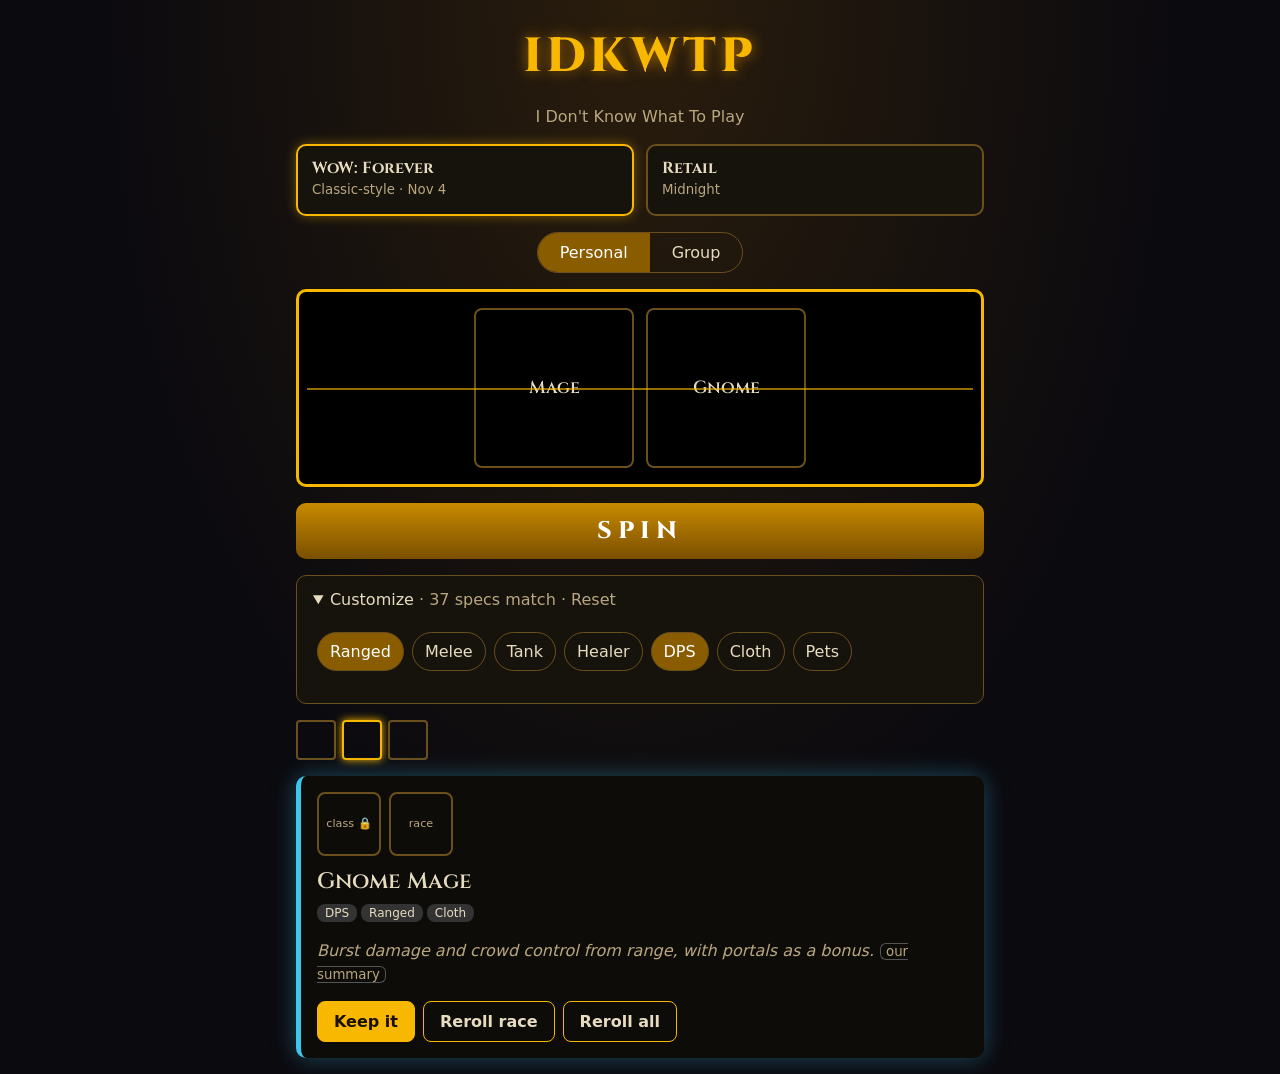
==== design/mockup.html @ c81c5a8c "docs(design): round 2 visual spec and static mockup" ====
<!doctype html><html lang="en"><head><meta charset="utf-8"><meta name="viewport" content="width=device-width,initial-scale=1"><title>IDKWTP round 2 mockup</title>
<link href="https://fonts.googleapis.com/css2?family=Cinzel:wght@600;800&display=swap" rel="stylesheet">
<style>
:root{--bg:#0b0a0f;--panel:#16120c;--panel-2:#0e0c08;--line:#6b4f1d;--gold:#f8b700;--text:#e8dcc0;--muted:#b9a77f;--r:10px;--fd:"Cinzel",Georgia,serif;--fu:system-ui,"Segoe UI",Roboto,sans-serif;--cc:#3FC7EB}
*{box-sizing:border-box}body{margin:0;background:var(--bg) radial-gradient(ellipse at top,#2a1d0c,var(--bg) 60%);color:var(--text);font:16px/1.45 var(--fu)}
main{max-width:720px;margin:auto;padding:16px;display:grid;gap:16px}h1{font:800 3rem var(--fd);color:var(--gold);text-align:center;margin:8px 0 0;letter-spacing:4px;text-shadow:0 0 14px #a46800}
.sub{text-align:center;color:var(--muted);margin:0}
.games{display:grid;grid-template-columns:1fr 1fr;gap:12px}.game{height:72px;border:2px solid var(--line);border-radius:var(--r);background:var(--panel);padding:10px 14px}.game b{font-family:var(--fd)}.game small{display:block;color:var(--muted)}.game.on{border-color:var(--gold);box-shadow:0 0 12px #f8b70066}
.seg{display:flex;border:1px solid var(--line);border-radius:999px;overflow:hidden;width:max-content;margin:auto}.seg span{padding:8px 22px}.seg .on{background:#8a5c00;color:#fff}
.machine{background:#000;border:3px solid var(--gold);border-radius:var(--r);padding:16px;display:flex;gap:12px;justify-content:center;position:relative}.reel{width:160px;height:160px;border:2px solid var(--line);border-radius:8px;display:grid;place-items:center;font:600 1.1rem var(--fd)}.machine:after{content:"";position:absolute;left:8px;right:8px;top:50%;border-top:2px solid #f8b70099}
.spin{height:56px;width:100%;border:0;border-radius:var(--r);background:linear-gradient(#c98a00,#7a4f00);color:#fff;font:800 1.5rem var(--fd);letter-spacing:6px}
details{background:var(--panel);border:1px solid var(--line);border-radius:var(--r);padding:12px 16px}summary{cursor:pointer}summary em{color:var(--muted);font-style:normal}
.chip{display:inline-block;padding:7px 12px;margin:4px;border:1px solid var(--line);border-radius:999px}.chip.on{background:#8a5c00;color:#fff}
.card{background:var(--panel-2);border-left:5px solid var(--cc);border-radius:var(--r);padding:16px;box-shadow:0 0 24px #3fc7eb59}.icons{display:flex;gap:8px}.ic{width:64px;height:64px;border-radius:8px;border:2px solid var(--line);display:grid;place-items:center;font-size:.7rem;color:var(--muted)}
.card h3{font:600 1.4rem var(--fd);margin:10px 0 4px}.tag{font-size:.75rem;background:#333;border-radius:8px;padding:2px 8px;margin-right:4px}.why{font-style:italic;color:var(--muted)}.why small{font-style:normal;border:1px solid #555;border-radius:6px;padding:0 5px;margin-left:6px}
.acts{display:flex;flex-wrap:wrap;gap:8px;margin-top:12px}.acts button{font:600 1rem var(--fu);padding:10px 16px;border-radius:8px;border:1px solid var(--gold);background:none;color:var(--text)}.acts .p{background:var(--gold);color:#1a1000}
.thumbs{display:flex;gap:6px}.thumbs i{width:40px;height:40px;border:2px solid var(--line);border-radius:4px}.thumbs i.w{border-color:var(--gold);box-shadow:0 0 8px var(--gold)}
@media(max-width:480px){h1{font-size:2rem}.reel{width:112px;height:112px}}
</style></head><body><main>
<h1>IDKWTP</h1><p class="sub">I Don't Know What To Play</p>
<div class="games"><div class="game on"><b>WoW: Forever</b><small>Classic-style · Nov 4</small></div><div class="game"><b>Retail</b><small>Midnight</small></div></div>
<div class="seg"><span class="on">Personal</span><span>Group</span></div>
<div class="machine"><div class="reel">Mage</div><div class="reel">Gnome</div></div>
<button class="spin">SPIN</button>
<details open><summary>Customize <em>· 37 specs match · Reset</em></summary><p><span class="chip on">Ranged</span><span class="chip">Melee</span><span class="chip">Tank</span><span class="chip">Healer</span><span class="chip on">DPS</span><span class="chip">Cloth</span><span class="chip">Pets</span></p></details>
<div class="thumbs"><i></i><i class="w"></i><i></i></div>
<section class="card" aria-live="polite"><div class="icons"><div class="ic">class 🔒</div><div class="ic">race</div></div>
<h3>Gnome Mage</h3><span class="tag">DPS</span><span class="tag">Ranged</span><span class="tag">Cloth</span>
<p class="why">Burst damage and crowd control from range, with portals as a bonus.<small>our summary</small></p>
<div class="acts"><button class="p">Keep it</button><button>Reroll race</button><button>Reroll all</button></div></section>
</main></body></html>
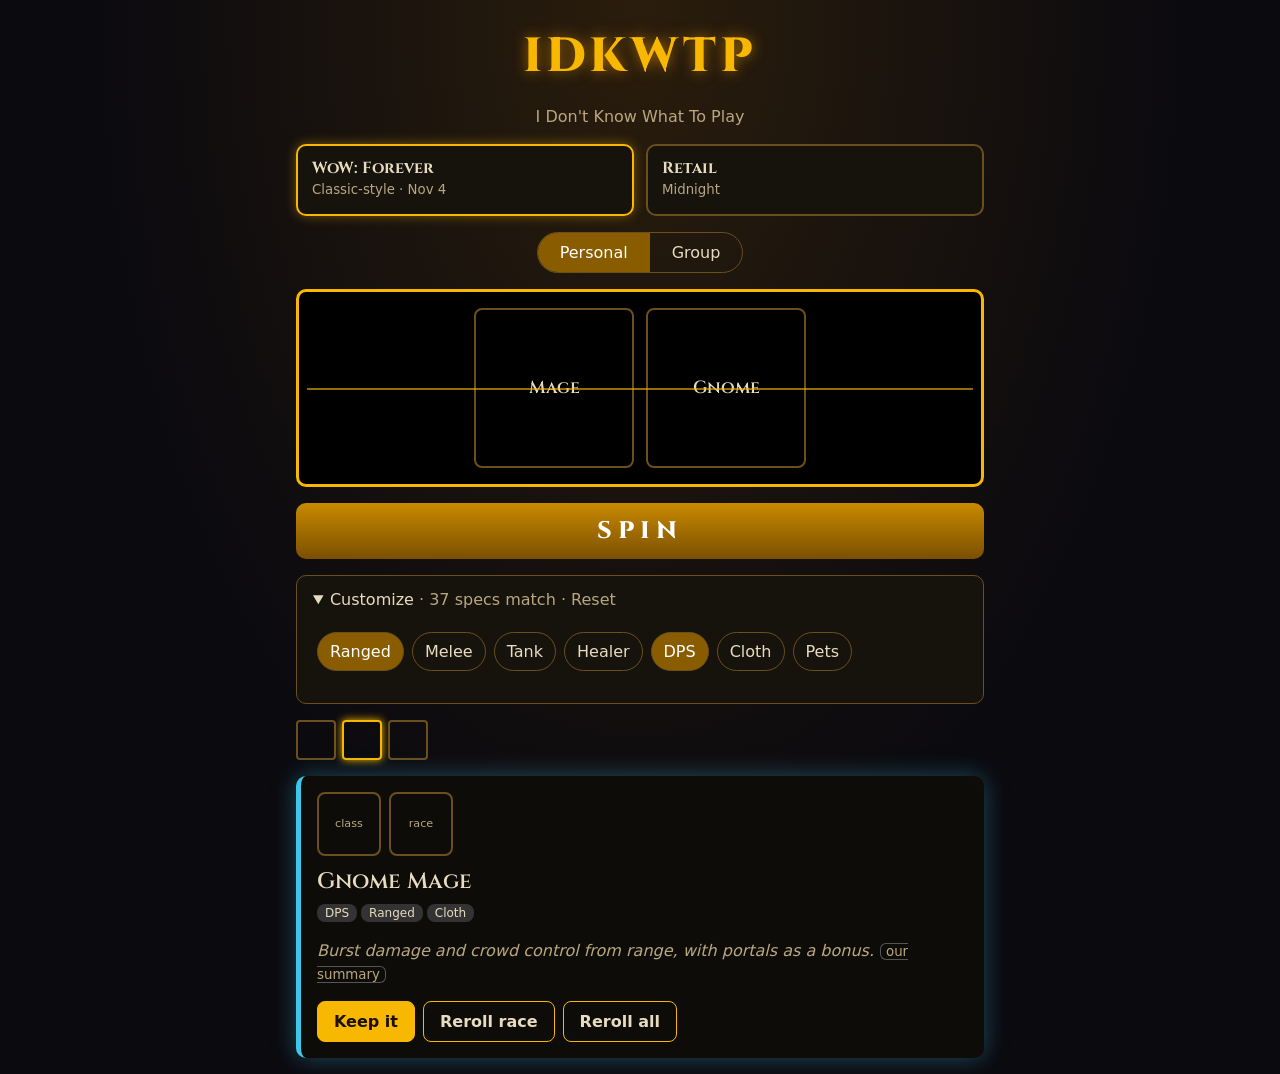
==== commit 667fa7d2: "docs(design): apply UX review (drop lock, define Keep, group rerolls, aria-disabled)" ====
--- a/design/mockup.html
+++ b/design/mockup.html
@@ -24,7 +24,7 @@
 <button class="spin">SPIN</button>
 <details open><summary>Customize <em>· 37 specs match · Reset</em></summary><p><span class="chip on">Ranged</span><span class="chip">Melee</span><span class="chip">Tank</span><span class="chip">Healer</span><span class="chip on">DPS</span><span class="chip">Cloth</span><span class="chip">Pets</span></p></details>
 <div class="thumbs"><i></i><i class="w"></i><i></i></div>
-<section class="card" aria-live="polite"><div class="icons"><div class="ic">class 🔒</div><div class="ic">race</div></div>
+<section class="card" aria-live="polite"><div class="icons"><div class="ic">class</div><div class="ic">race</div></div>
 <h3>Gnome Mage</h3><span class="tag">DPS</span><span class="tag">Ranged</span><span class="tag">Cloth</span>
 <p class="why">Burst damage and crowd control from range, with portals as a bonus.<small>our summary</small></p>
 <div class="acts"><button class="p">Keep it</button><button>Reroll race</button><button>Reroll all</button></div></section>
